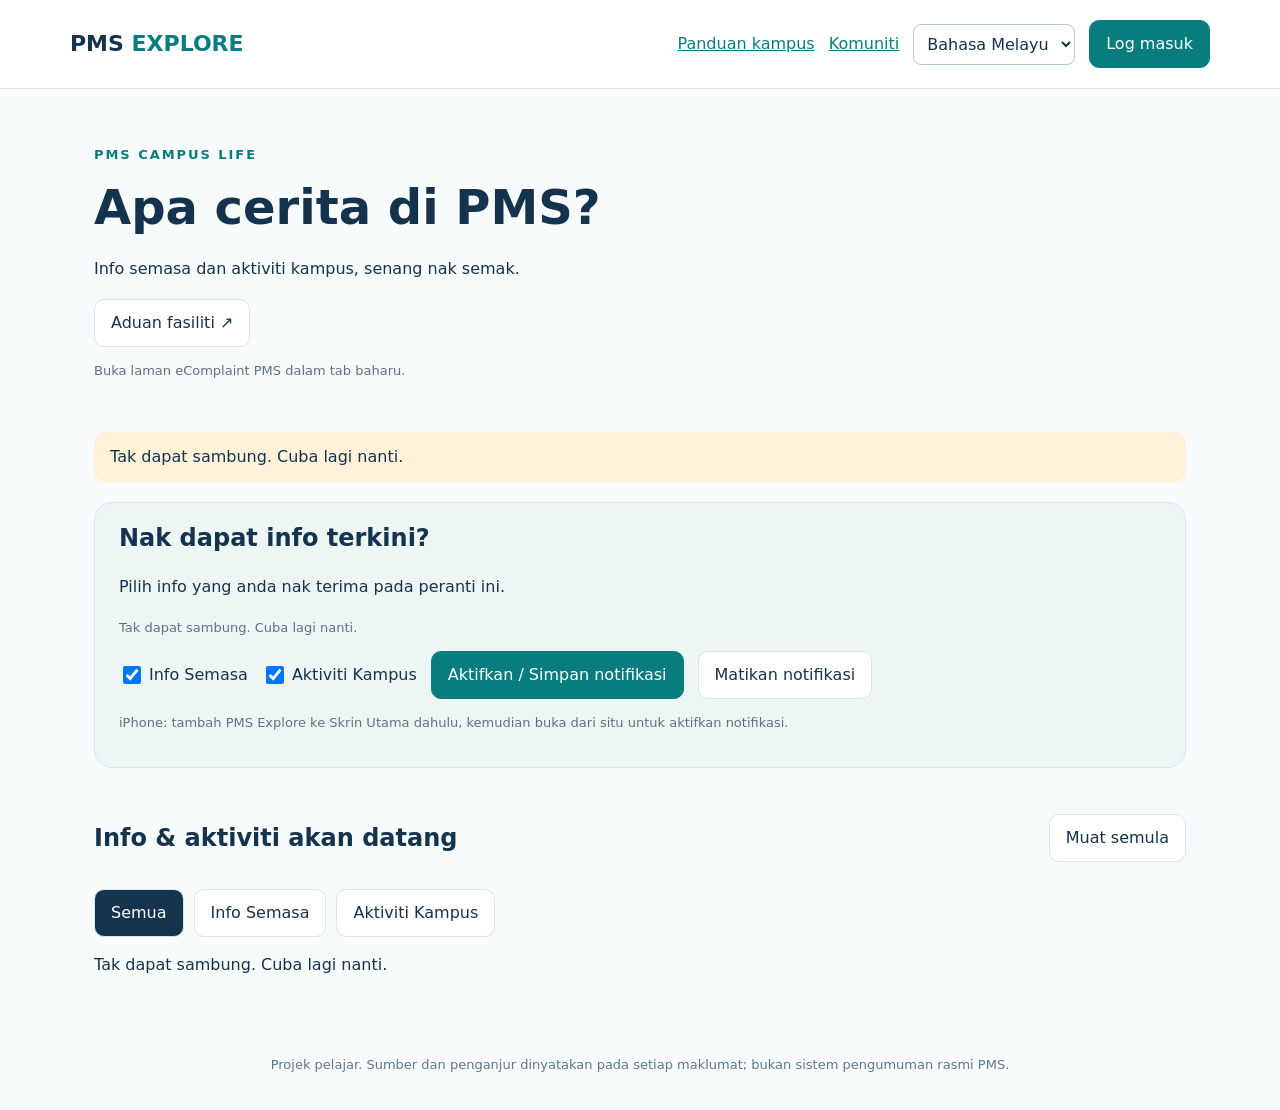
==== campus.html @ aa4c4b6c "Add files via upload" ====
<!doctype html>
<html lang="ms">
<head><meta charset="utf-8"><meta name="viewport" content="width=device-width,initial-scale=1"><meta name="theme-color" content="#15334d">
<meta http-equiv="Content-Security-Policy" content="default-src 'self'; script-src 'self'; style-src 'self'; img-src 'self'; connect-src 'self' https://ayamguntingqiela.com; worker-src 'self'; object-src 'none'; base-uri 'none'; form-action 'none'">
<title>PMS Explore | Info & Aktiviti</title><link rel="manifest" href="manifest.webmanifest"><link rel="apple-touch-icon" href="icons/pms-192.png"><link rel="stylesheet" href="campus.css"></head>
<body><a href="#updates" class="skip">Skip to updates</a>
<header><a href="index.html" class="brand">PMS <span>EXPLORE</span></a><nav><a href="index.html" data-t="guide"></a><a href="community.html" data-t="forum"></a><select id="campus-language" aria-label="Language"><option value="ms">Bahasa Melayu</option><option value="en">English</option><option value="zh">中文</option></select><button id="account-button" data-t="login"></button></nav></header>
<main><section class="hero"><p class="eyebrow">PMS CAMPUS LIFE</p><h1 data-t="title"></h1><p data-t="intro"></p><a class="button secondary" href="http://app.pms.edu.my/ecomplaint/" target="_blank" rel="noopener noreferrer" data-t="aduan"></a><p class="small" data-t="external"></p></section>
<div id="message" role="status" aria-live="polite"></div>
<section class="notifications"><div><h2 data-t="notifications"></h2><p data-t="notifyIntro"></p><p id="push-status" class="small"></p></div><div class="notify-controls"><label><input type="checkbox" id="info-enabled" checked><span data-t="info"></span></label><label><input type="checkbox" id="event-enabled" checked><span data-t="event"></span></label><button id="enable-push" data-t="enable"></button><button id="disable-push" class="secondary" data-t="disable"></button></div><p class="small" data-t="iphone"></p></section>
<section aria-labelledby="list-title"><div class="section-head"><h2 id="list-title" data-t="active"></h2><button id="refresh" class="secondary" data-t="refresh"></button></div><div class="tabs"><button class="selected" data-filter="all" data-t="all" aria-pressed="true"></button><button data-filter="info" data-t="info" aria-pressed="false"></button><button data-filter="event" data-t="event" aria-pressed="false"></button></div><div id="updates" class="cards" aria-live="polite"></div></section>
<section id="admin-panel" hidden><div class="section-head"><h2 data-t="admin"></h2><button id="logout" class="secondary" data-t="logout"></button></div><p class="small" data-t="adminHint"></p><div id="admin-notice" role="status"></div><div class="admin-layout"><form id="update-form"><h3 data-t="editor"></h3><input type="hidden" name="id"><label><span data-t="type"></span><select name="kind"><option value="info" data-t="info"></option><option value="event" data-t="event"></option></select></label><label><span data-t="heading"></span><input name="title" minlength="2" maxlength="120" required></label><label><span data-t="body"></span><textarea name="body" rows="6" maxlength="10000" required></textarea></label><label><span data-t="location"></span><input name="location" maxlength="120"></label><label><span data-t="source"></span><input name="source" maxlength="160"></label><label><span data-t="link"></span><input name="link" type="url" maxlength="1000" placeholder="https://"></label><div class="times"><label><span data-t="start"></span><input name="starts_at" type="datetime-local" required></label><label><span data-t="end"></span><input name="ends_at" type="datetime-local" required></label></div><label><span data-t="status"></span><select name="status"><option value="draft" data-t="draft"></option><option value="published" data-t="published"></option></select></label><p class="small" data-t="timezone"></p><div class="actions"><button type="submit" data-t="save"></button><button type="button" id="new-update" class="secondary" data-t="new"></button></div></form><div><h3 data-t="manage"></h3><div id="admin-updates"></div><h3 data-t="pushHistory"></h3><button id="test-push" class="secondary" data-t="test"></button><button id="refresh-jobs" class="secondary" data-t="refresh"></button><div id="push-jobs"></div></div></div></section>
</main><footer data-t="footer"></footer>
<dialog id="auth-dialog"><div class="section-head"><h2 data-t="login"></h2><button type="button" id="close-auth" class="secondary" aria-label="Close">×</button></div><form id="login-form"><label><span data-t="email"></span><input name="email" type="email" required autocomplete="email"></label><label><span data-t="password"></span><input name="password" type="password" minlength="10" maxlength="72" required autocomplete="current-password"></label><p class="small" data-t="accountHint"></p><p id="auth-error" role="alert"></p><button type="submit" data-t="login"></button></form></dialog>
<script src="forum-config.js"></script><script src="campus.js"></script></body></html>
---- campus.css ----
:root{color-scheme:light;--ink:#15334d;--teal:#087d80;--line:#d9e6e9;--pale:#edf5f5}*{box-sizing:border-box}body{margin:0;background:#f8fbfc;color:var(--ink);font:16px/1.65 system-ui,-apple-system,sans-serif}a{color:var(--teal)}header{display:flex;align-items:center;justify-content:space-between;gap:20px;padding:20px max(20px,calc((100vw - 1140px)/2));background:white;border-bottom:1px solid var(--line)}.brand{font-size:22px;font-weight:800;text-decoration:none;color:var(--ink);white-space:nowrap}.brand span{color:var(--teal)}nav{display:flex;align-items:center;flex-wrap:wrap;gap:14px}main{max-width:1140px;padding:0 24px;margin:auto}h1{font-size:clamp(30px,5vw,48px);line-height:1.2;margin:10px 0 20px}h2{font-size:24px;line-height:1.3}h3{font-size:18px}button,.button{background:var(--teal);color:white;border:1px solid var(--teal);border-radius:10px;padding:10px 16px;font:inherit;cursor:pointer;display:inline-block;text-decoration:none}button:disabled{opacity:.6;cursor:wait}.secondary{background:white;color:var(--ink);border-color:var(--line)}input,select,textarea{font:inherit;border:1px solid #b4cbd2;border-radius:8px;padding:9px;max-width:100%;background:white;color:var(--ink)}label{display:block;margin-bottom:12px}label>input:not([type=checkbox]),label>select,label>textarea{display:block;width:100%;margin-top:5px}input[type=checkbox]{width:18px;height:18px;vertical-align:middle;margin-right:8px}.hero{padding:42px 0 25px}.eyebrow{letter-spacing:.15em;color:var(--teal);font-size:13px;font-weight:700}.small{font-size:13px;color:#5d7280}.notifications{padding:20px 24px;border:1px solid var(--line);border-radius:18px;background:var(--pale);margin:20px 0 35px}.notifications h2{margin-top:0}.notify-controls{display:flex;gap:14px;align-items:center;flex-wrap:wrap}.notify-controls label{margin:0}.section-head{display:flex;gap:16px;justify-content:space-between;align-items:center}.tabs,.actions{display:flex;gap:10px;flex-wrap:wrap;margin:15px 0}.tabs button{background:white;color:var(--ink);border-color:var(--line)}.tabs button.selected{background:var(--ink);color:white}.cards{display:grid;grid-template-columns:repeat(2,minmax(0,1fr));gap:18px;margin-bottom:40px}.card,.admin-item{background:white;border:1px solid var(--line);border-radius:16px;padding:22px;overflow-wrap:anywhere}.card h3{font-size:22px;margin:12px 0}.card p.content{white-space:pre-wrap}.badge{display:inline-block;font-size:12px;background:var(--pale);color:var(--teal);border-radius:8px;padding:3px 9px;margin-right:6px}.card.focus{outline:3px solid var(--teal)}.admin-layout{display:grid;grid-template-columns:1fr 1fr;gap:28px}#update-form{padding:24px;border:1px solid var(--line);border-radius:18px;background:white}.times{display:grid;grid-template-columns:1fr 1fr;gap:12px}.admin-item{margin-bottom:12px;padding:16px}.admin-item button{font-size:13px;padding:7px 10px}.admin-item h4{margin:0 0 8px}#message,#admin-notice{white-space:pre-wrap;overflow-wrap:anywhere}#message:not(:empty),#admin-notice:not(:empty){padding:12px 16px;background:#fff2d9;border-radius:10px;margin:12px 0}footer{text-align:center;padding:35px 24px;color:#607786;font-size:13px}dialog{border:1px solid var(--line);border-radius:18px;padding:24px;max-width:460px;width:calc(100% - 32px)}dialog::backdrop{background:#15334d99}.skip{position:absolute;left:-10000px}.skip:focus{left:20px;top:10px;background:white;padding:10px;z-index:10}[hidden]{display:none!important}:focus-visible{outline:3px solid #da9a35;outline-offset:3px}@media(max-width:720px){header{padding:16px;align-items:flex-start;flex-direction:column;gap:10px}nav{gap:10px;font-size:14px}main{padding:0 16px}.cards,.admin-layout,.times{grid-template-columns:1fr}.notifications{padding:18px}.card{padding:18px}.section-head h2{font-size:21px}.notify-controls button{width:100%}}
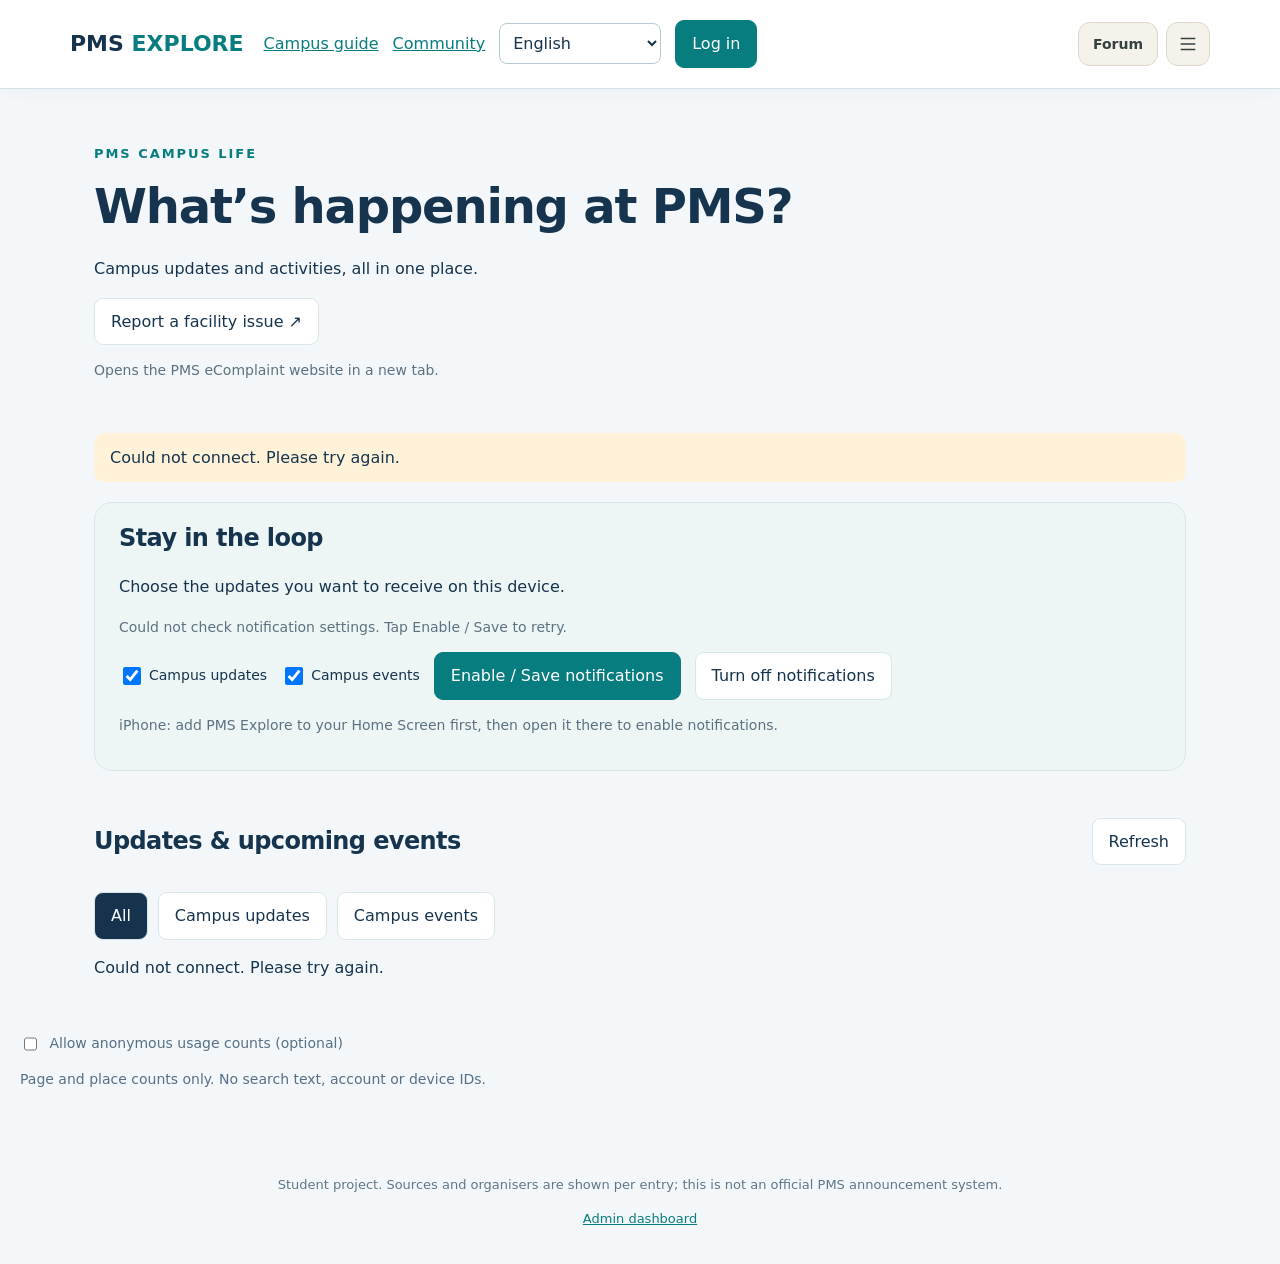
==== commit 19d9bb4f: "Add files via upload" ====
--- a/campus.html
+++ b/campus.html
@@ -1,15 +1,17 @@
 <!doctype html>
-<html lang="ms">
+<html lang="en">
 <head><meta charset="utf-8"><meta name="viewport" content="width=device-width,initial-scale=1"><meta name="theme-color" content="#15334d">
 <meta http-equiv="Content-Security-Policy" content="default-src 'self'; script-src 'self'; style-src 'self'; img-src 'self'; connect-src 'self' https://ayamguntingqiela.com; worker-src 'self'; object-src 'none'; base-uri 'none'; form-action 'none'">
-<title>PMS Explore | Info & Aktiviti</title><link rel="manifest" href="manifest.webmanifest"><link rel="apple-touch-icon" href="icons/pms-192.png"><link rel="stylesheet" href="campus.css"></head>
+<title>PMS Explore | Info & Aktiviti</title><link rel="manifest" href="manifest.webmanifest"><link rel="apple-touch-icon" href="icons/pms-192.png"><link rel="stylesheet" href="campus.css"><link rel="stylesheet" href="polish.css"><link rel="icon" type="image/svg+xml" href="icons/favicon.svg"><link rel="stylesheet" href="navigation.css?v=1.6">
+</head>
 <body><a href="#updates" class="skip">Skip to updates</a>
 <header><a href="index.html" class="brand">PMS <span>EXPLORE</span></a><nav><a href="index.html" data-t="guide"></a><a href="community.html" data-t="forum"></a><select id="campus-language" aria-label="Language"><option value="ms">Bahasa Melayu</option><option value="en">English</option><option value="zh">中文</option></select><button id="account-button" data-t="login"></button></nav></header>
 <main><section class="hero"><p class="eyebrow">PMS CAMPUS LIFE</p><h1 data-t="title"></h1><p data-t="intro"></p><a class="button secondary" href="http://app.pms.edu.my/ecomplaint/" target="_blank" rel="noopener noreferrer" data-t="aduan"></a><p class="small" data-t="external"></p></section>
 <div id="message" role="status" aria-live="polite"></div>
-<section class="notifications"><div><h2 data-t="notifications"></h2><p data-t="notifyIntro"></p><p id="push-status" class="small"></p></div><div class="notify-controls"><label><input type="checkbox" id="info-enabled" checked><span data-t="info"></span></label><label><input type="checkbox" id="event-enabled" checked><span data-t="event"></span></label><button id="enable-push" data-t="enable"></button><button id="disable-push" class="secondary" data-t="disable"></button></div><p class="small" data-t="iphone"></p></section>
+<section class="notifications"><div><h2 data-t="notifications"></h2><p data-t="notifyIntro"></p><p id="push-status" class="small"></p></div><div class="notify-controls"><label><input type="checkbox" id="info-enabled" checked><span data-t="info"></span></label><label><input type="checkbox" id="event-enabled" checked><span data-t="event"></span></label><button id="enable-push" data-t="enable" disabled></button><button id="disable-push" class="secondary" data-t="disable"></button></div><p class="small" data-t="iphone"></p></section>
 <section aria-labelledby="list-title"><div class="section-head"><h2 id="list-title" data-t="active"></h2><button id="refresh" class="secondary" data-t="refresh"></button></div><div class="tabs"><button class="selected" data-filter="all" data-t="all" aria-pressed="true"></button><button data-filter="info" data-t="info" aria-pressed="false"></button><button data-filter="event" data-t="event" aria-pressed="false"></button></div><div id="updates" class="cards" aria-live="polite"></div></section>
 <section id="admin-panel" hidden><div class="section-head"><h2 data-t="admin"></h2><button id="logout" class="secondary" data-t="logout"></button></div><p class="small" data-t="adminHint"></p><div id="admin-notice" role="status"></div><div class="admin-layout"><form id="update-form"><h3 data-t="editor"></h3><input type="hidden" name="id"><label><span data-t="type"></span><select name="kind"><option value="info" data-t="info"></option><option value="event" data-t="event"></option></select></label><label><span data-t="heading"></span><input name="title" minlength="2" maxlength="120" required></label><label><span data-t="body"></span><textarea name="body" rows="6" maxlength="10000" required></textarea></label><label><span data-t="location"></span><input name="location" maxlength="120"></label><label><span data-t="source"></span><input name="source" maxlength="160"></label><label><span data-t="link"></span><input name="link" type="url" maxlength="1000" placeholder="https://"></label><div class="times"><label><span data-t="start"></span><input name="starts_at" type="datetime-local" required></label><label><span data-t="end"></span><input name="ends_at" type="datetime-local" required></label></div><label><span data-t="status"></span><select name="status"><option value="draft" data-t="draft"></option><option value="published" data-t="published"></option></select></label><p class="small" data-t="timezone"></p><div class="actions"><button type="submit" data-t="save"></button><button type="button" id="new-update" class="secondary" data-t="new"></button></div></form><div><h3 data-t="manage"></h3><div id="admin-updates"></div><h3 data-t="pushHistory"></h3><button id="test-push" class="secondary" data-t="test"></button><button id="refresh-jobs" class="secondary" data-t="refresh"></button><div id="push-jobs"></div></div></div></section>
-</main><footer data-t="footer"></footer>
+</main><footer><p data-t="footer"></p><a href="admin.html">Admin dashboard</a></footer>
 <dialog id="auth-dialog"><div class="section-head"><h2 data-t="login"></h2><button type="button" id="close-auth" class="secondary" aria-label="Close">×</button></div><form id="login-form"><label><span data-t="email"></span><input name="email" type="email" required autocomplete="email"></label><label><span data-t="password"></span><input name="password" type="password" minlength="10" maxlength="72" required autocomplete="current-password"></label><p class="small" data-t="accountHint"></p><p id="auth-error" role="alert"></p><button type="submit" data-t="login"></button></form></dialog>
-<script src="forum-config.js"></script><script src="campus.js"></script></body></html>
+<script src="forum-config.js"></script><script src="campus.js"></script><script src="complete.js"></script><script src="navigation.js?v=1.6"></script>
+</body></html>
--- a/polish.css
+++ b/polish.css
@@ -0,0 +1,4 @@
+/* Shared campus workspace: midnight blue, clear white surfaces, teal actions. */
+body{font-size:16px;line-height:1.6;background:#f3f7fa;color:#17344e}header{border-bottom:1px solid #d6e2ea;box-shadow:0 3px 18px #15334d08}button,input,select,textarea{font-size:1rem}label,.small,.muted{font-size:.875rem}button,a.button{min-height:42px;border-radius:9px}button:focus-visible,a:focus-visible,input:focus-visible,select:focus-visible,textarea:focus-visible{outline:3px solid #e9a641;outline-offset:3px}h1,h2,h3{letter-spacing:-.025em}h1{line-height:1.22}p{overflow-wrap:anywhere}.article,.card,.side,.post-card,.feed-tools,.stat,.record{border-color:#d6e2ea;box-shadow:0 4px 16px #17344e04}.article,.card,.post-card{border-radius:14px}.badge,.tag{font-size:.8125rem}.eyebrow{font-size:.8125rem}.brand small{font-size:.75rem}.plus-card{background:white;border:1px solid #d6e2ea;border-radius:14px;padding:22px;margin:20px 0}.plus-grid{display:grid;grid-template-columns:repeat(3,minmax(0,1fr));gap:18px}.plus-grid>*{min-width:0}.plus-card h2{margin:0 0 12px;font-size:1.35rem}.plus-card h3{font-size:1rem;margin:0 0 6px}.plus-card ul{padding-left:20px;margin:8px 0}.plus-card a{color:#087e83}.plus-card label{display:block;margin:10px 0}.plus-card input,.plus-card textarea,.plus-card select{width:100%;padding:10px;border:1px solid #bbccd5;border-radius:8px;background:white;color:#17344e}.plus-card input[type=checkbox]{width:auto}.plus-status{white-space:pre-wrap;overflow-wrap:anywhere}.verification{border-left:3px solid #087e83;padding:10px 12px;background:#edf7f7;font-size:.875rem;margin:16px 0}.verification.stale{border-color:#d39325;background:#fff7e6}.plus-filters{display:grid;grid-template-columns:repeat(5,minmax(0,1fr));gap:10px;margin:16px 0}.plus-filters label{font-size:.875rem}.plus-filters input,.plus-filters select{width:100%;min-width:0}.privacy-counts{max-width:1400px;margin:24px auto;padding:12px 20px;color:#577087;font-size:.875rem}.privacy-counts input{width:auto}.security-key{display:block;background:#eef5f8;padding:14px;overflow-wrap:anywhere;font:1rem/1.5 monospace}.plus-table{width:100%;border-collapse:collapse}.plus-table td,.plus-table th{text-align:left;padding:12px;border-bottom:1px solid #d6e2ea;overflow-wrap:anywhere}.plus-table th{font-size:.875rem;color:#62778b}.demo-bar{background:#15334d;color:white;padding:10px 4vw;display:flex;gap:14px;align-items:center;flex-wrap:wrap;font-size:.875rem}.demo-bar a{color:#b8eff0}.demo-bar button{background:#fff;color:#15334d;padding:5px 12px;min-height:34px}.demo-bar span{flex:1}.plus-compact{margin:16px 0}.plus-compact summary{cursor:pointer;font-weight:650}.plus-compact form{padding:12px 0}.plus-card textarea{resize:vertical}.plus-card [hidden],[hidden]{display:none!important}
+@media(min-width:1000px){body:has(#workspace) header{padding-block:18px}#workspace aside{background:white;border:1px solid #d6e2ea;border-radius:14px;padding:18px}#workspace{grid-template-columns:245px minmax(0,1fr)}}
+@media(max-width:700px){.plus-grid{grid-template-columns:1fr}.plus-filters{grid-template-columns:1fr 1fr}.plus-filters label:last-child{grid-column:1/-1}.plus-card{padding:17px}.plus-table td,.plus-table th{padding:8px}.plus-table{font-size:.875rem}header{gap:12px;flex-wrap:wrap}.row{flex-wrap:wrap}dialog{padding:18px}.privacy-counts{margin:16px 12px;padding:10px}.intro h1{font-size:1.8rem}}
--- a/navigation.css
+++ b/navigation.css
@@ -0,0 +1,32 @@
+/* Warm, additive navigation. Existing four-item mobile bottom bar is untouched. */
+.pms-navigation-actions{display:flex;align-items:center;gap:8px;margin-left:auto}
+.pms-forum-direct,.pms-menu-trigger,.pms-menu-close{display:inline-flex;align-items:center;justify-content:center;min-height:44px;border:1px solid #ded7cc;border-radius:12px;background:#f5f1eb;color:#35413f;cursor:pointer;font:inherit;text-decoration:none}
+.pms-forum-direct{padding:9px 14px;font-size:14px;font-weight:650;white-space:nowrap}
+.pms-menu-trigger,.pms-menu-close{width:44px;flex-shrink:0;padding:0}
+.pms-navigation-actions :focus-visible,#pms-navigation-menu :focus-visible{outline:3px solid #80565b;outline-offset:3px}
+#pms-navigation-menu{position:fixed;inset:0 0 0 auto;box-sizing:border-box;margin:0;width:min(370px,90vw);height:100%;height:100dvh;max-width:100vw;max-height:none;padding:24px 22px calc(24px + env(safe-area-inset-bottom));border:0;border-left:1px solid #e5ddd1;border-radius:24px 0 0 24px;background:#faf8f3;color:#35413f;box-shadow:-16px 0 60px #24312d26;overflow-y:auto;overscroll-behavior:contain}
+#pms-navigation-menu::backdrop{background:#18252280;backdrop-filter:blur(3px)}
+#pms-navigation-menu[open]{animation:pms-menu-in .2s ease-out}
+.pms-menu-heading{display:flex;align-items:center;justify-content:space-between;gap:16px;padding-bottom:20px;border-bottom:1px solid #e5ddd1}
+.pms-menu-heading small{font-size:11px;letter-spacing:2px;color:#80565b}
+.pms-menu-heading h2{margin:7px 0 0;font-size:26px}
+.pms-menu-close{font-size:28px;background:#fff}
+#pms-navigation-menu .pms-menu-links{display:flex;flex-direction:column;gap:5px;position:static;background:none;border:0;padding:0;box-shadow:none;width:auto}
+.pms-menu-links h3{font-size:11px;letter-spacing:1px;color:#827a6f;text-transform:uppercase;margin:25px 10px 6px}
+.pms-menu-links a{display:block;padding:13px 14px;min-height:46px;box-sizing:border-box;border-radius:12px;text-decoration:none;color:#35413f;font-size:15px;background:#fff;border:1px solid #eee7dd}
+.pms-menu-links a:hover{background:#ece7de;border-color:#d8cfc0}
+#pms-navigation-menu [hidden]{display:none!important}
+.pms-menu-language{display:flex;align-items:center;justify-content:space-between;gap:12px;margin-top:24px;padding-top:20px;border-top:1px solid #e5ddd1;font-size:14px}
+.pms-menu-language select{max-width:170px;min-height:44px;border:1px solid #ded7cc;border-radius:10px;background:white;padding:8px;color:#35413f;font:inherit}
+.pms-menu-open{overflow:hidden}
+@keyframes pms-menu-in{from{transform:translateX(100%)}to{transform:translateX(0)}}
+@media(max-width:850px){
+ .pms-guide-header .pms-navigation-actions{grid-column:2;grid-row:2;margin:0}
+ .pms-guide-header .global-search-button{grid-column:1;grid-row:2;width:100%;min-width:0;margin:0;text-align:left}
+ .pms-guide-header .brand{min-width:0}.pms-guide-header .brand b{display:block;overflow:hidden;text-overflow:ellipsis;white-space:nowrap}
+ .pms-guide-header .language-control{grid-column:2;grid-row:1;justify-self:end}
+ .pms-menu-open .pms-guide-header>nav{visibility:hidden;pointer-events:none}
+ .pms-navigation-header:not(.pms-guide-header){flex-wrap:wrap}
+ .pms-navigation-header:not(.pms-guide-header) .pms-navigation-actions{margin-left:auto}
+}
+@media(prefers-reduced-motion:reduce){#pms-navigation-menu[open]{animation:none}#pms-navigation-menu::backdrop{backdrop-filter:none}}
